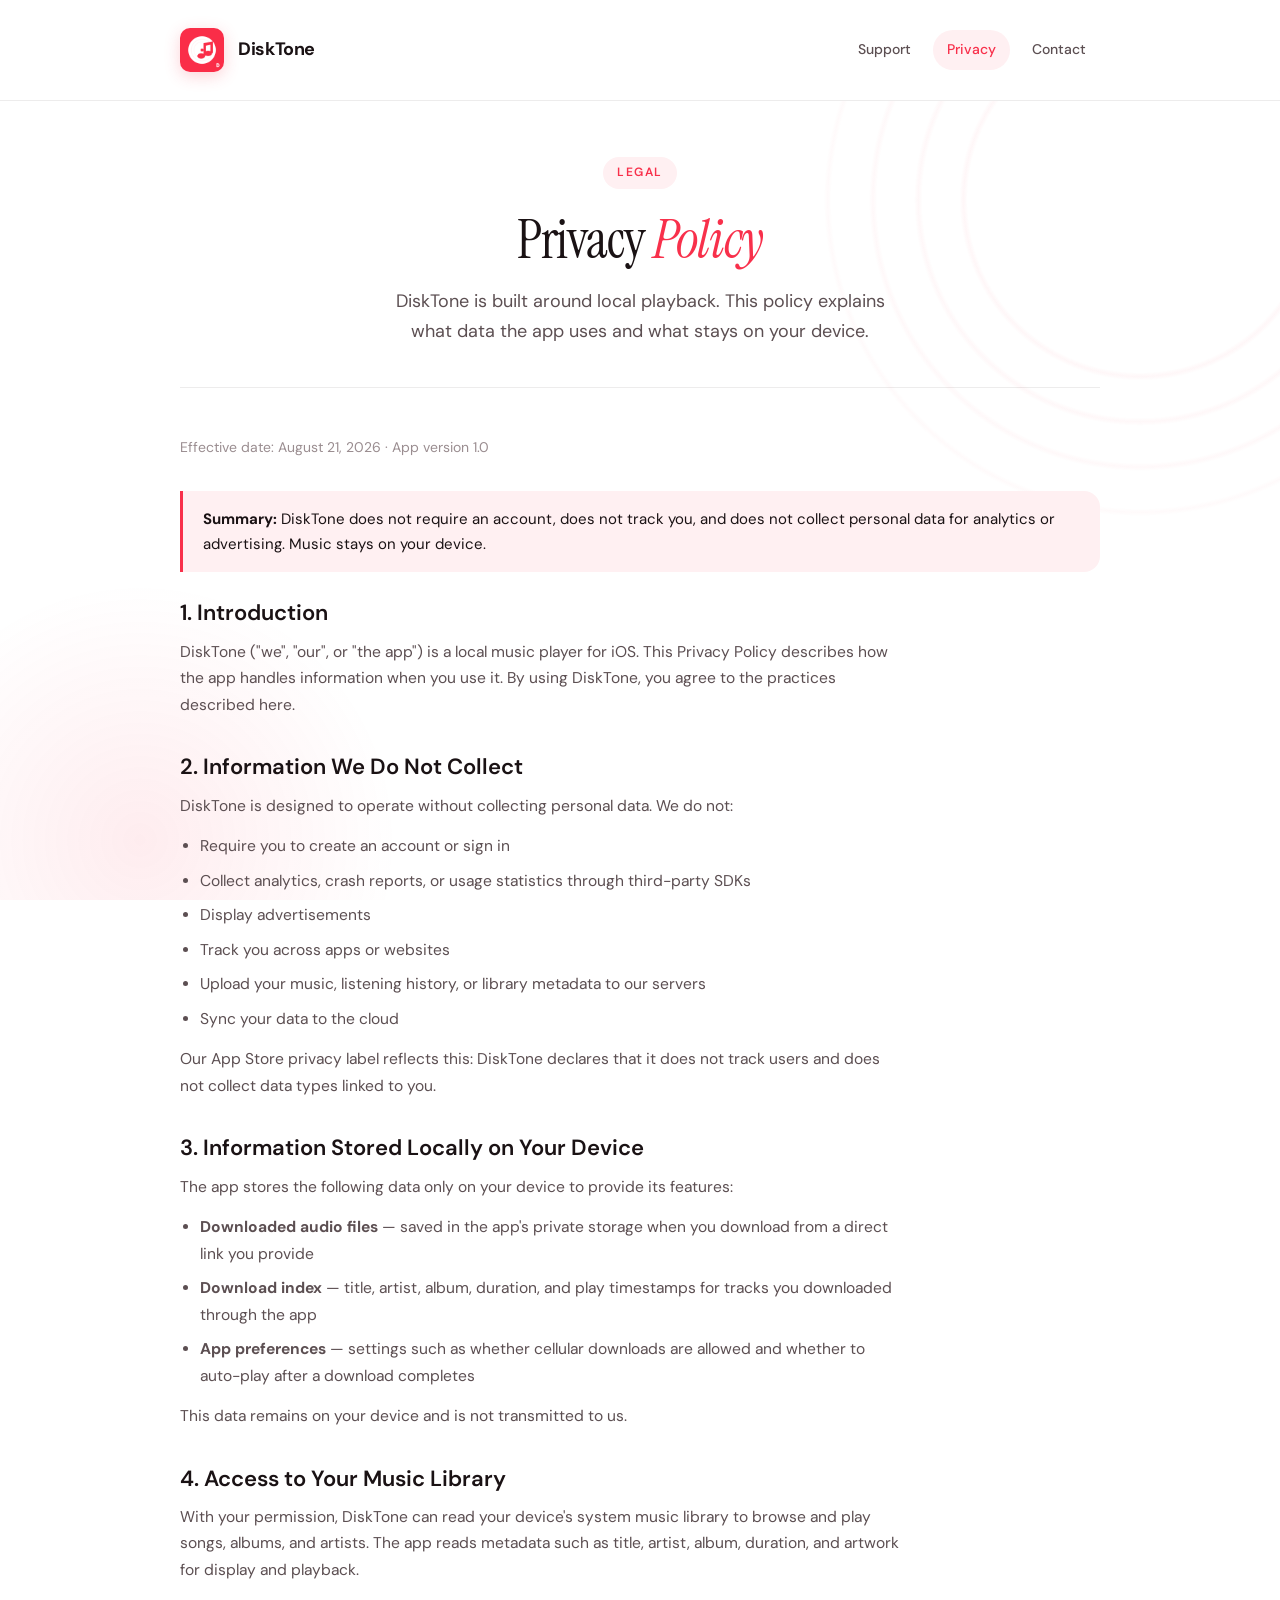
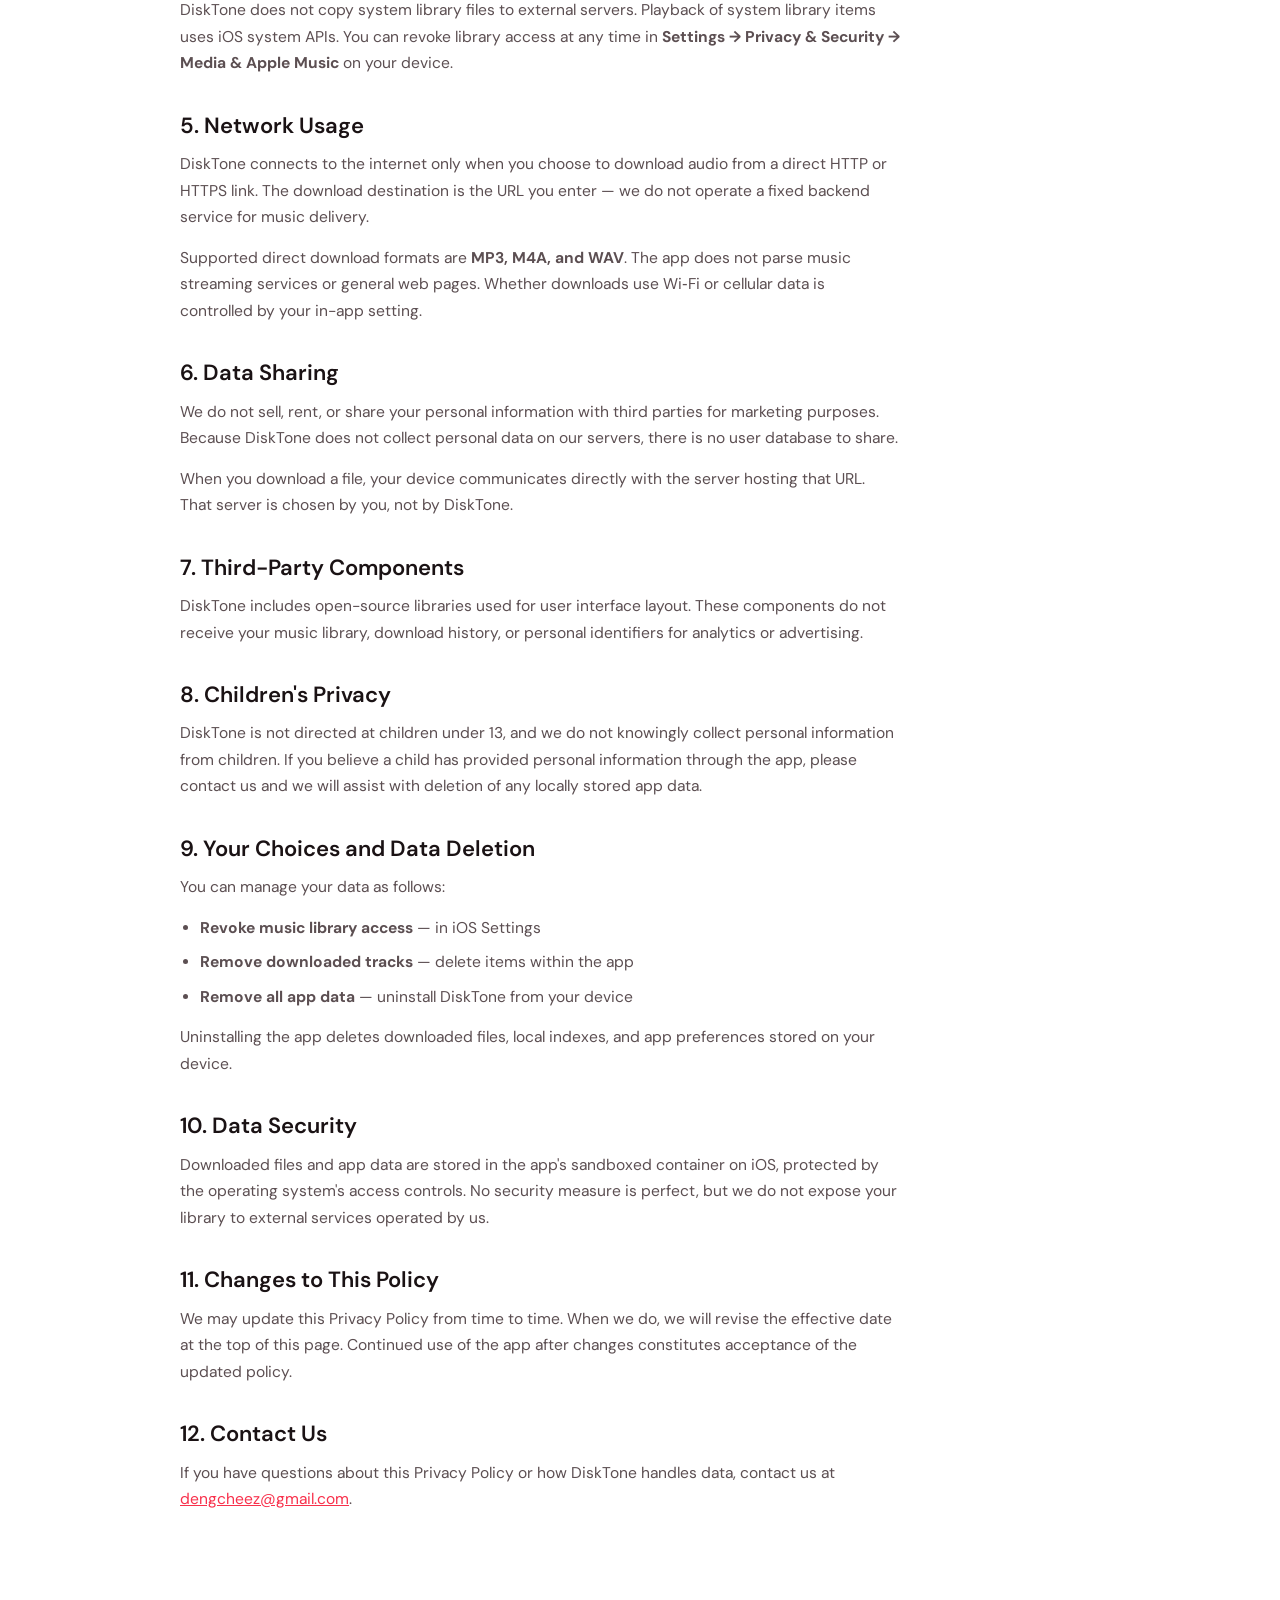
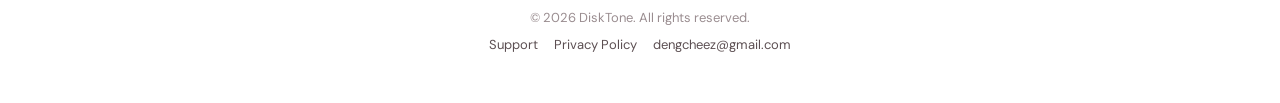
==== privacy.html @ f13162a5 "init" ====
<!DOCTYPE html>
<html lang="en">
<head>
  <meta charset="UTF-8">
  <meta name="viewport" content="width=device-width, initial-scale=1.0">
  <meta name="description" content="DiskTone Privacy Policy — how we handle your data on iOS.">
  <title>DiskTone — Privacy Policy</title>
  <link rel="icon" type="image/png" href="assets/app-icon.png">
  <link rel="preconnect" href="https://fonts.googleapis.com">
  <link rel="preconnect" href="https://fonts.gstatic.com" crossorigin>
  <link href="https://fonts.googleapis.com/css2?family=DM+Sans:ital,opsz,wght@0,9..40,400;0,9..40,500;0,9..40,600;0,9..40,700;1,9..40,400&family=Instrument+Serif:ital@0;1&display=swap" rel="stylesheet">
  <link rel="stylesheet" href="assets/styles.css">
</head>
<body>
  <div class="bg-rings" aria-hidden="true"></div>

  <header>
    <div class="wrap header-inner">
      <a class="brand" href="index.html">
        <img src="assets/app-icon.png" alt="DiskTone app icon" width="44" height="44">
        <span class="brand-name">DiskTone</span>
      </a>
      <nav aria-label="Site navigation">
        <a href="index.html">Support</a>
        <a href="privacy.html" aria-current="page">Privacy</a>
        <a href="mailto:dengcheez@gmail.com">Contact</a>
      </nav>
    </div>
  </header>

  <main>
    <div class="wrap">
      <section class="hero hero-compact" aria-labelledby="privacy-title">
        <p class="hero-eyebrow">Legal</p>
        <h1 id="privacy-title">Privacy <em>Policy</em></h1>
        <p class="hero-lead">
          DiskTone is built around local playback. This policy explains what data the app uses and what stays on your device.
        </p>
      </section>

      <section aria-labelledby="policy-body">
        <p class="policy-meta">Effective date: August 21, 2026 · App version 1.0</p>

        <div class="policy-highlight">
          <p><strong>Summary:</strong> DiskTone does not require an account, does not track you, and does not collect personal data for analytics or advertising. Music stays on your device.</p>
        </div>

        <div class="policy-content" id="policy-body">
          <h2>1. Introduction</h2>
          <p>
            DiskTone ("we", "our", or "the app") is a local music player for iOS. This Privacy Policy describes how the app handles information when you use it. By using DiskTone, you agree to the practices described here.
          </p>

          <h2>2. Information We Do Not Collect</h2>
          <p>DiskTone is designed to operate without collecting personal data. We do not:</p>
          <ul>
            <li>Require you to create an account or sign in</li>
            <li>Collect analytics, crash reports, or usage statistics through third-party SDKs</li>
            <li>Display advertisements</li>
            <li>Track you across apps or websites</li>
            <li>Upload your music, listening history, or library metadata to our servers</li>
            <li>Sync your data to the cloud</li>
          </ul>
          <p>
            Our App Store privacy label reflects this: DiskTone declares that it does not track users and does not collect data types linked to you.
          </p>

          <h2>3. Information Stored Locally on Your Device</h2>
          <p>The app stores the following data only on your device to provide its features:</p>
          <ul>
            <li><strong>Downloaded audio files</strong> — saved in the app's private storage when you download from a direct link you provide</li>
            <li><strong>Download index</strong> — title, artist, album, duration, and play timestamps for tracks you downloaded through the app</li>
            <li><strong>App preferences</strong> — settings such as whether cellular downloads are allowed and whether to auto-play after a download completes</li>
          </ul>
          <p>This data remains on your device and is not transmitted to us.</p>

          <h2>4. Access to Your Music Library</h2>
          <p>
            With your permission, DiskTone can read your device's system music library to browse and play songs, albums, and artists. The app reads metadata such as title, artist, album, duration, and artwork for display and playback.
          </p>
          <p>
            DiskTone does not copy system library files to external servers. Playback of system library items uses iOS system APIs. You can revoke library access at any time in <strong>Settings → Privacy &amp; Security → Media &amp; Apple Music</strong> on your device.
          </p>

          <h2>5. Network Usage</h2>
          <p>
            DiskTone connects to the internet only when you choose to download audio from a direct HTTP or HTTPS link. The download destination is the URL you enter — we do not operate a fixed backend service for music delivery.
          </p>
          <p>
            Supported direct download formats are <strong>MP3, M4A, and WAV</strong>. The app does not parse music streaming services or general web pages. Whether downloads use Wi‑Fi or cellular data is controlled by your in-app setting.
          </p>

          <h2>6. Data Sharing</h2>
          <p>
            We do not sell, rent, or share your personal information with third parties for marketing purposes. Because DiskTone does not collect personal data on our servers, there is no user database to share.
          </p>
          <p>
            When you download a file, your device communicates directly with the server hosting that URL. That server is chosen by you, not by DiskTone.
          </p>

          <h2>7. Third-Party Components</h2>
          <p>
            DiskTone includes open-source libraries used for user interface layout. These components do not receive your music library, download history, or personal identifiers for analytics or advertising.
          </p>

          <h2>8. Children's Privacy</h2>
          <p>
            DiskTone is not directed at children under 13, and we do not knowingly collect personal information from children. If you believe a child has provided personal information through the app, please contact us and we will assist with deletion of any locally stored app data.
          </p>

          <h2>9. Your Choices and Data Deletion</h2>
          <p>You can manage your data as follows:</p>
          <ul>
            <li><strong>Revoke music library access</strong> — in iOS Settings</li>
            <li><strong>Remove downloaded tracks</strong> — delete items within the app</li>
            <li><strong>Remove all app data</strong> — uninstall DiskTone from your device</li>
          </ul>
          <p>
            Uninstalling the app deletes downloaded files, local indexes, and app preferences stored on your device.
          </p>

          <h2>10. Data Security</h2>
          <p>
            Downloaded files and app data are stored in the app's sandboxed container on iOS, protected by the operating system's access controls. No security measure is perfect, but we do not expose your library to external services operated by us.
          </p>

          <h2>11. Changes to This Policy</h2>
          <p>
            We may update this Privacy Policy from time to time. When we do, we will revise the effective date at the top of this page. Continued use of the app after changes constitutes acceptance of the updated policy.
          </p>

          <h2>12. Contact Us</h2>
          <p>
            If you have questions about this Privacy Policy or how DiskTone handles data, contact us at
            <a href="mailto:dengcheez@gmail.com">dengcheez@gmail.com</a>.
          </p>
        </div>
      </section>
    </div>
  </main>

  <footer>
    <div class="wrap">
      <p>&copy; 2026 DiskTone. All rights reserved.</p>
      <div class="footer-links">
        <a href="index.html">Support</a>
        <a href="privacy.html">Privacy Policy</a>
        <a href="mailto:dengcheez@gmail.com">dengcheez@gmail.com</a>
      </div>
    </div>
  </footer>
</body>
</html>
---- assets/styles.css ----
:root {
  --brand: #f8304b;
  --brand-dark: #d41e38;
  --brand-soft: #fff0f2;
  --brand-glow: rgba(248, 48, 75, 0.18);
  --ink: #1a1214;
  --ink-muted: #5c4f52;
  --ink-faint: #9a8d90;
  --surface: #ffffff;
  --surface-raised: #faf8f8;
  --border: rgba(26, 18, 20, 0.08);
  --radius: 16px;
  --radius-lg: 24px;
  --font-sans: "DM Sans", system-ui, sans-serif;
  --font-display: "Instrument Serif", Georgia, serif;
}

*, *::before, *::after {
  box-sizing: border-box;
  margin: 0;
  padding: 0;
}

html {
  scroll-behavior: smooth;
}

body {
  font-family: var(--font-sans);
  font-size: 16px;
  line-height: 1.65;
  color: var(--ink);
  background: var(--surface);
  -webkit-font-smoothing: antialiased;
}

.bg-rings {
  position: fixed;
  inset: 0;
  z-index: -1;
  overflow: hidden;
  pointer-events: none;
}

.bg-rings::before {
  content: "";
  position: absolute;
  top: -120px;
  right: -180px;
  width: 640px;
  height: 640px;
  border-radius: 50%;
  background:
    radial-gradient(circle at center, transparent 38%, rgba(248, 48, 75, 0.04) 39%, transparent 40%),
    radial-gradient(circle at center, transparent 48%, rgba(248, 48, 75, 0.035) 49%, transparent 50%),
    radial-gradient(circle at center, transparent 58%, rgba(248, 48, 75, 0.03) 59%, transparent 60%),
    radial-gradient(circle at center, transparent 68%, rgba(248, 48, 75, 0.025) 69%, transparent 70%),
    radial-gradient(circle at center, transparent 78%, rgba(248, 48, 75, 0.02) 79%, transparent 80%);
  opacity: 0.9;
}

.bg-rings::after {
  content: "";
  position: absolute;
  bottom: -200px;
  left: -120px;
  width: 520px;
  height: 520px;
  border-radius: 50%;
  background: radial-gradient(circle, var(--brand-glow) 0%, transparent 70%);
  opacity: 0.5;
}

.wrap {
  width: min(920px, calc(100% - 48px));
  margin-inline: auto;
}

header {
  padding: 28px 0;
  border-bottom: 1px solid var(--border);
  backdrop-filter: blur(12px);
  background: rgba(255, 255, 255, 0.82);
  position: sticky;
  top: 0;
  z-index: 10;
}

.header-inner {
  display: flex;
  align-items: center;
  justify-content: space-between;
  gap: 16px;
}

.brand {
  display: flex;
  align-items: center;
  gap: 14px;
  text-decoration: none;
  color: inherit;
}

.brand img {
  width: 44px;
  height: 44px;
  border-radius: 10px;
  box-shadow: 0 4px 16px rgba(248, 48, 75, 0.22);
}

.brand-name {
  font-weight: 700;
  font-size: 1.125rem;
  letter-spacing: -0.02em;
}

nav {
  display: flex;
  gap: 8px;
  flex-wrap: wrap;
  justify-content: flex-end;
}

nav a {
  font-size: 0.875rem;
  font-weight: 500;
  color: var(--ink-muted);
  text-decoration: none;
  padding: 8px 14px;
  border-radius: 999px;
  transition: color 0.2s, background 0.2s;
}

nav a:hover,
nav a[aria-current="page"] {
  color: var(--brand);
  background: var(--brand-soft);
}

.hero {
  padding: 72px 0 56px;
  text-align: center;
}

.hero-compact {
  padding: 56px 0 40px;
}

.hero-icon {
  width: 96px;
  height: 96px;
  border-radius: 22px;
  margin-bottom: 28px;
  box-shadow:
    0 8px 32px rgba(248, 48, 75, 0.28),
    0 0 0 1px rgba(248, 48, 75, 0.08);
  animation: fadeUp 0.7s ease both;
}

.hero-eyebrow {
  display: inline-block;
  font-size: 0.75rem;
  font-weight: 600;
  letter-spacing: 0.12em;
  text-transform: uppercase;
  color: var(--brand);
  background: var(--brand-soft);
  padding: 6px 14px;
  border-radius: 999px;
  margin-bottom: 20px;
  animation: fadeUp 0.7s 0.05s ease both;
}

.hero h1 {
  font-family: var(--font-display);
  font-size: clamp(2.4rem, 6vw, 3.4rem);
  font-weight: 400;
  line-height: 1.15;
  letter-spacing: -0.02em;
  margin-bottom: 16px;
  animation: fadeUp 0.7s 0.1s ease both;
}

.hero h1 em {
  font-style: italic;
  color: var(--brand);
}

.hero-lead {
  font-size: 1.125rem;
  color: var(--ink-muted);
  max-width: 520px;
  margin-inline: auto;
  animation: fadeUp 0.7s 0.15s ease both;
}

@keyframes fadeUp {
  from {
    opacity: 0;
    transform: translateY(16px);
  }
  to {
    opacity: 1;
    transform: translateY(0);
  }
}

section {
  padding: 48px 0;
}

section + section {
  border-top: 1px solid var(--border);
}

.section-label {
  font-size: 0.75rem;
  font-weight: 600;
  letter-spacing: 0.1em;
  text-transform: uppercase;
  color: var(--brand);
  margin-bottom: 10px;
}

h2 {
  font-family: var(--font-display);
  font-size: clamp(1.75rem, 4vw, 2.25rem);
  font-weight: 400;
  line-height: 1.2;
  margin-bottom: 20px;
}

.section-intro {
  color: var(--ink-muted);
  max-width: 640px;
  margin-bottom: 32px;
}

.card-grid {
  display: grid;
  grid-template-columns: repeat(auto-fit, minmax(260px, 1fr));
  gap: 16px;
}

.card {
  background: var(--surface-raised);
  border: 1px solid var(--border);
  border-radius: var(--radius);
  padding: 24px;
  transition: border-color 0.2s, box-shadow 0.2s;
}

.card:hover {
  border-color: rgba(248, 48, 75, 0.2);
  box-shadow: 0 8px 24px rgba(248, 48, 75, 0.08);
}

.card-icon {
  width: 40px;
  height: 40px;
  border-radius: 10px;
  background: var(--brand-soft);
  display: flex;
  align-items: center;
  justify-content: center;
  font-size: 1.125rem;
  margin-bottom: 14px;
}

.card h3 {
  font-size: 1rem;
  font-weight: 600;
  margin-bottom: 8px;
}

.card p {
  font-size: 0.9375rem;
  color: var(--ink-muted);
  line-height: 1.6;
}

.faq-list {
  display: flex;
  flex-direction: column;
  gap: 12px;
}

details {
  background: var(--surface-raised);
  border: 1px solid var(--border);
  border-radius: var(--radius);
  overflow: hidden;
}

details[open] {
  border-color: rgba(248, 48, 75, 0.25);
}

summary {
  list-style: none;
  cursor: pointer;
  padding: 18px 22px;
  font-weight: 600;
  font-size: 0.975rem;
  display: flex;
  align-items: center;
  justify-content: space-between;
  gap: 12px;
  user-select: none;
}

summary::-webkit-details-marker {
  display: none;
}

summary::after {
  content: "+";
  font-size: 1.25rem;
  font-weight: 400;
  color: var(--brand);
  flex-shrink: 0;
  transition: transform 0.2s;
}

details[open] summary::after {
  transform: rotate(45deg);
}

.faq-answer {
  padding: 0 22px 18px;
  font-size: 0.9375rem;
  color: var(--ink-muted);
  line-height: 1.65;
}

.faq-answer a {
  color: var(--brand);
}

.contact-panel {
  background: linear-gradient(135deg, var(--brand) 0%, #ff4d6a 100%);
  border-radius: var(--radius-lg);
  padding: clamp(32px, 5vw, 48px);
  color: #fff;
  text-align: center;
  position: relative;
  overflow: hidden;
}

.contact-panel::before {
  content: "";
  position: absolute;
  inset: 0;
  background:
    radial-gradient(circle at 20% 80%, rgba(255,255,255,0.12) 0%, transparent 50%),
    radial-gradient(circle at 80% 20%, rgba(255,255,255,0.08) 0%, transparent 40%);
  pointer-events: none;
}

.contact-panel > * {
  position: relative;
}

.contact-panel h2 {
  color: #fff;
  margin-bottom: 12px;
}

.contact-panel p {
  opacity: 0.9;
  max-width: 480px;
  margin: 0 auto 28px;
  font-size: 1rem;
}

.contact-email {
  display: inline-flex;
  align-items: center;
  gap: 10px;
  background: #fff;
  color: var(--brand);
  font-weight: 600;
  font-size: 1.0625rem;
  text-decoration: none;
  padding: 14px 28px;
  border-radius: 999px;
  transition: transform 0.2s, box-shadow 0.2s;
  box-shadow: 0 4px 20px rgba(0, 0, 0, 0.15);
}

.contact-email:hover {
  transform: translateY(-2px);
  box-shadow: 0 8px 28px rgba(0, 0, 0, 0.2);
}

.contact-note {
  margin-top: 20px;
  font-size: 0.8125rem;
  opacity: 0.75;
}

.policy-meta {
  font-size: 0.875rem;
  color: var(--ink-faint);
  margin-bottom: 32px;
}

.policy-content {
  max-width: 720px;
}

.policy-content h2 {
  font-size: 1.375rem;
  font-family: var(--font-sans);
  font-weight: 600;
  margin-top: 36px;
  margin-bottom: 12px;
}

.policy-content h2:first-child {
  margin-top: 0;
}

.policy-content p,
.policy-content li {
  color: var(--ink-muted);
  font-size: 0.975rem;
  line-height: 1.7;
}

.policy-content p {
  margin-bottom: 14px;
}

.policy-content ul {
  margin: 0 0 14px 1.25rem;
}

.policy-content li {
  margin-bottom: 8px;
}

.policy-content a {
  color: var(--brand);
}

.policy-highlight {
  background: var(--brand-soft);
  border-left: 3px solid var(--brand);
  border-radius: 0 var(--radius) var(--radius) 0;
  padding: 16px 20px;
  margin-bottom: 28px;
}

.policy-highlight p {
  color: var(--ink);
  margin: 0;
  font-size: 0.9375rem;
}

footer {
  padding: 32px 0 48px;
  text-align: center;
  color: var(--ink-faint);
  font-size: 0.8125rem;
}

footer a {
  color: var(--ink-muted);
  text-decoration: none;
}

footer a:hover {
  color: var(--brand);
}

.footer-links {
  display: flex;
  gap: 16px;
  justify-content: center;
  flex-wrap: wrap;
  margin-top: 6px;
}

@media (max-width: 600px) {
  nav {
    display: none;
  }

  .hero {
    padding: 48px 0 40px;
  }

  section {
    padding: 36px 0;
  }
}
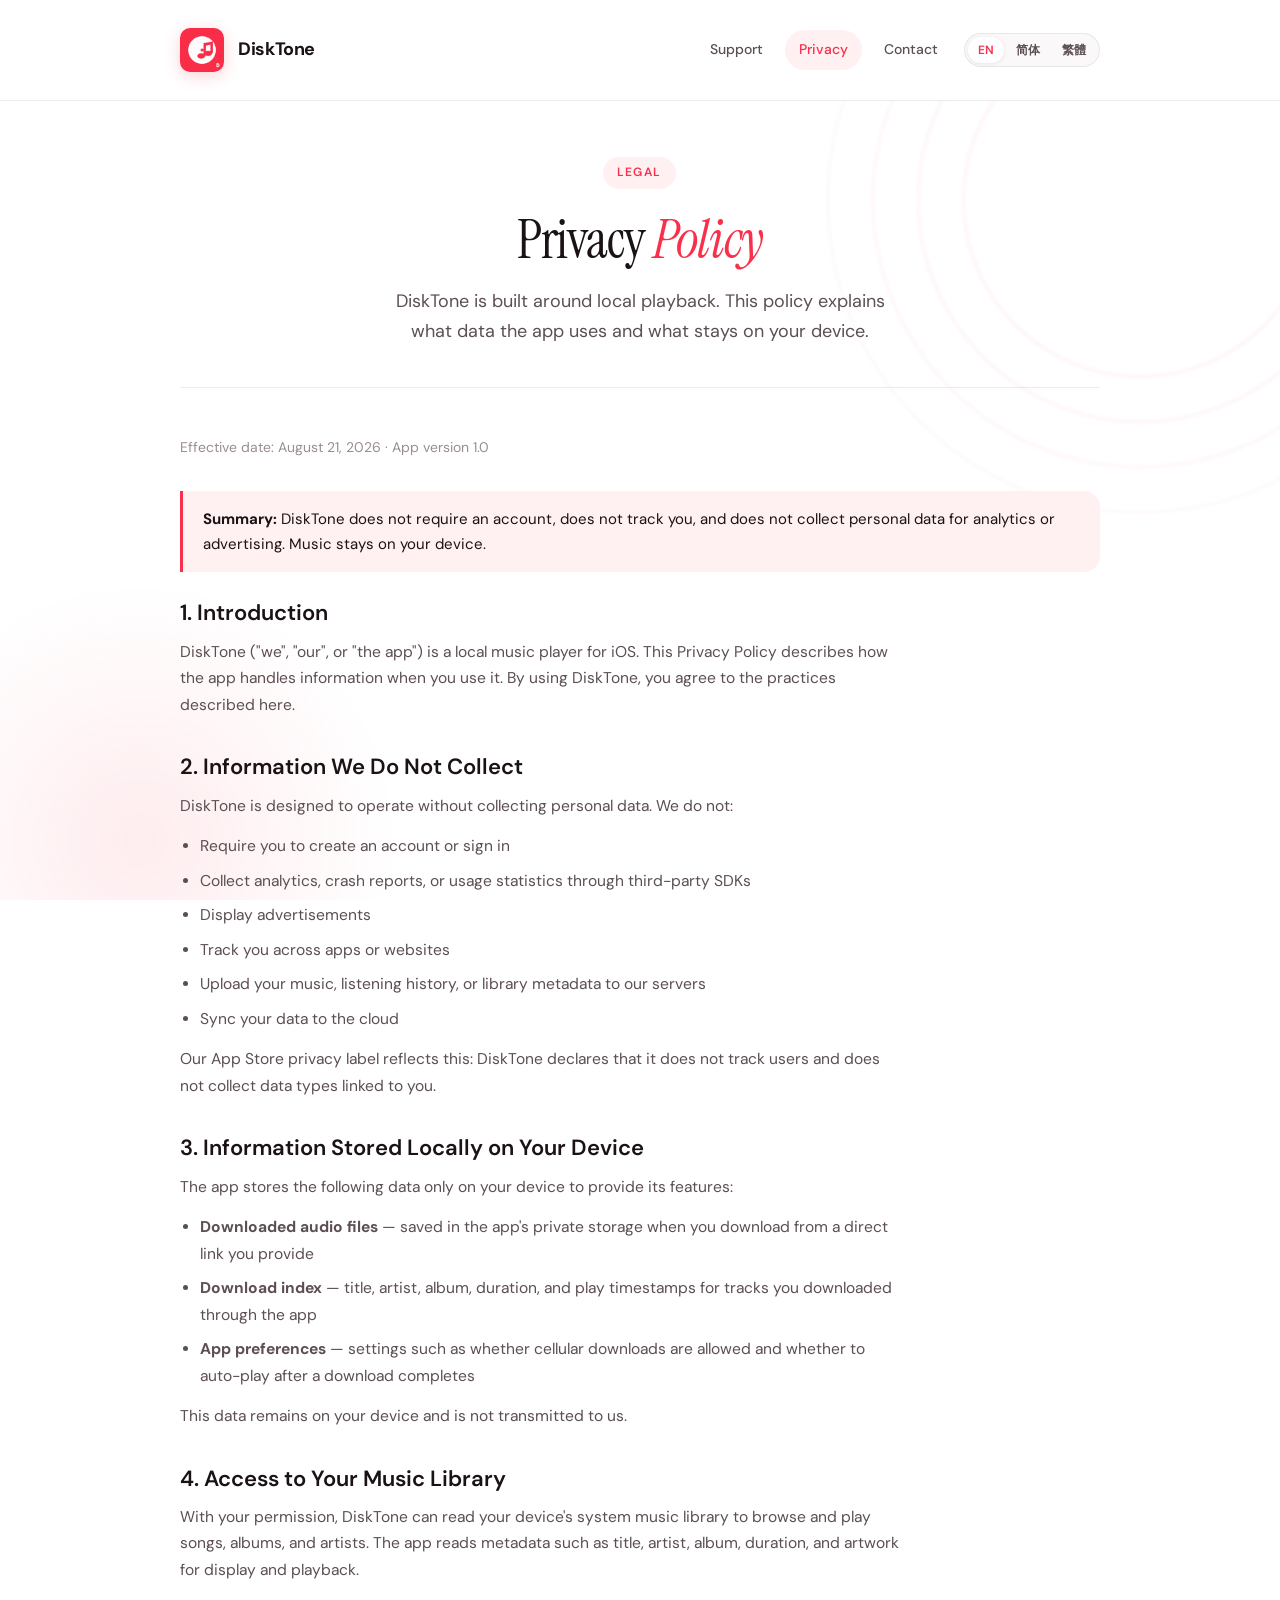
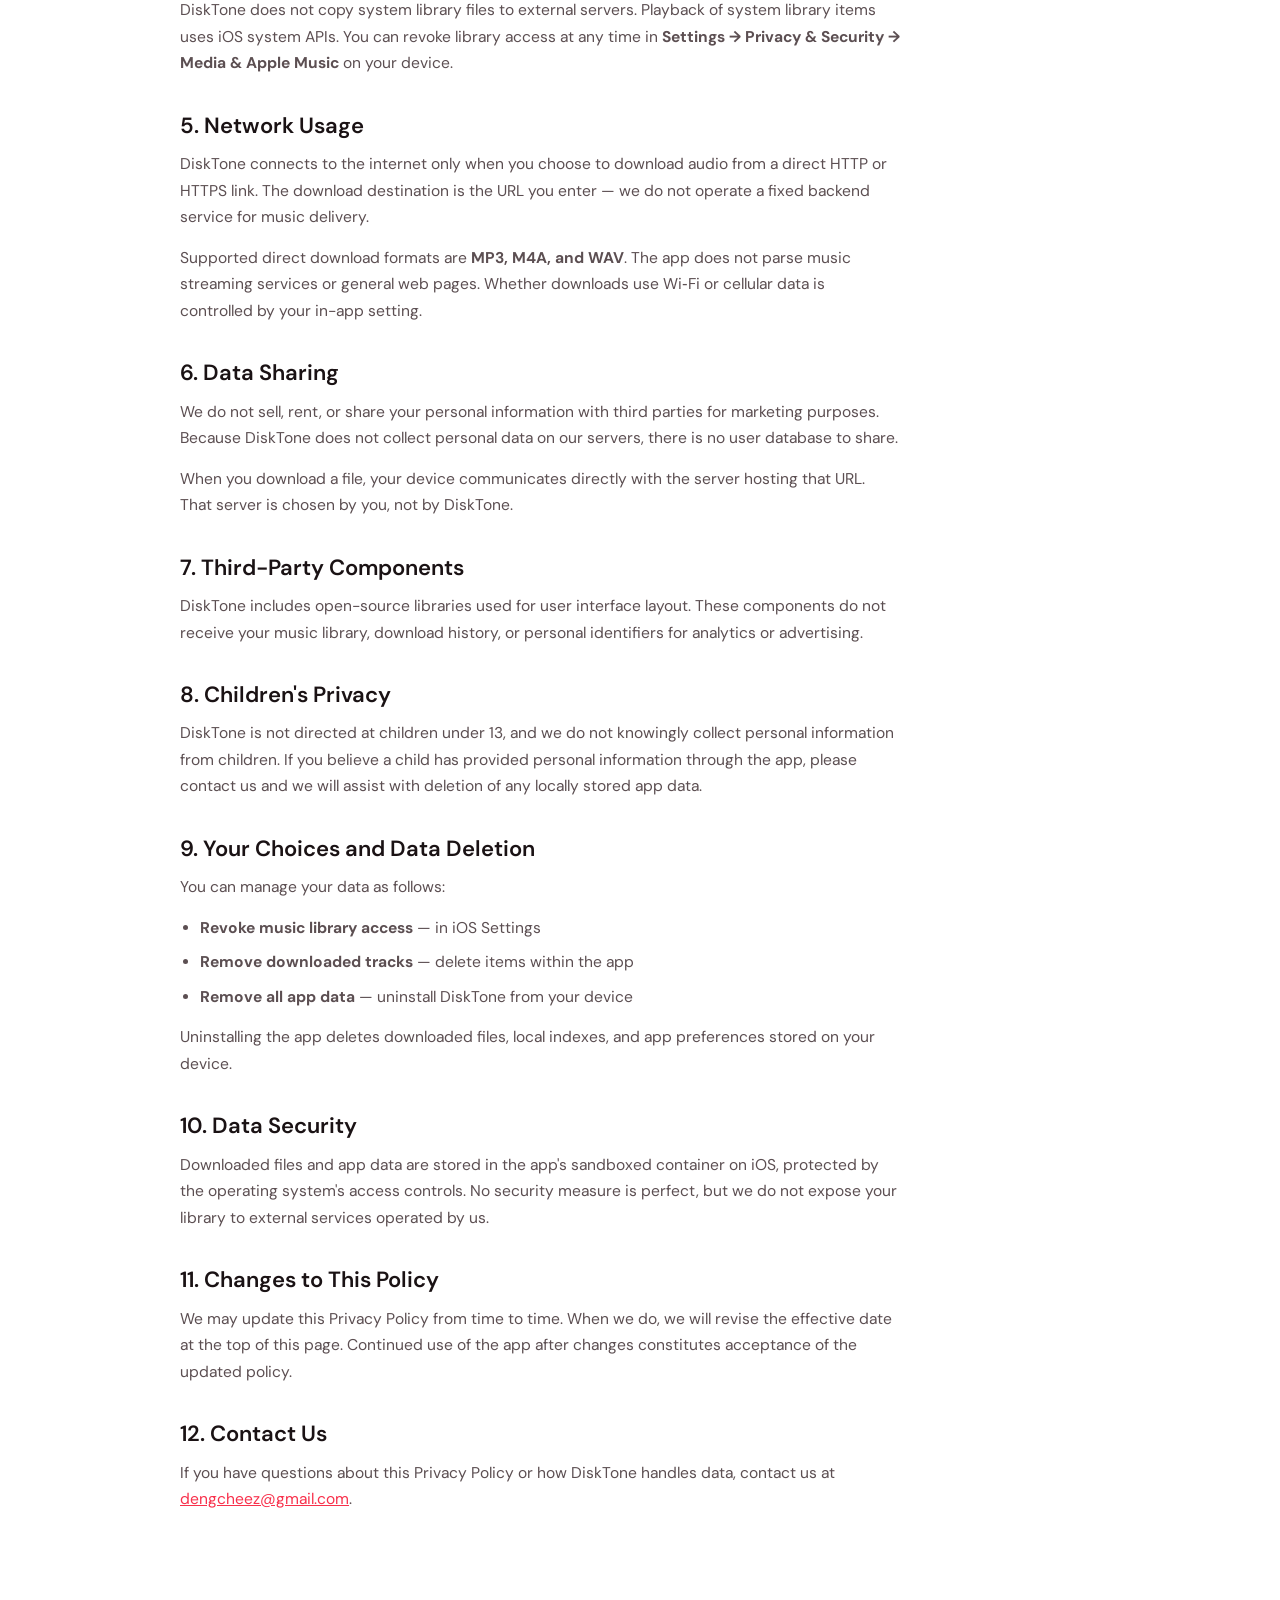
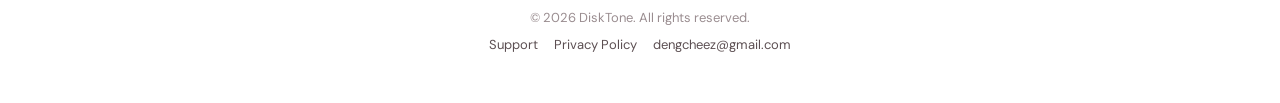
==== commit 43816ed5: "多语言" ====
--- a/privacy.html
+++ b/privacy.html
@@ -11,126 +11,133 @@
   <link href="https://fonts.googleapis.com/css2?family=DM+Sans:ital,opsz,wght@0,9..40,400;0,9..40,500;0,9..40,600;0,9..40,700;1,9..40,400&family=Instrument+Serif:ital@0;1&display=swap" rel="stylesheet">
   <link rel="stylesheet" href="assets/styles.css">
 </head>
-<body>
+<body data-page="privacy">
   <div class="bg-rings" aria-hidden="true"></div>
 
   <header>
     <div class="wrap header-inner">
       <a class="brand" href="index.html">
-        <img src="assets/app-icon.png" alt="DiskTone app icon" width="44" height="44">
+        <img src="assets/app-icon.png" alt="DiskTone app icon" width="44" height="44" data-i18n-alt="brand.alt">
         <span class="brand-name">DiskTone</span>
       </a>
-      <nav aria-label="Site navigation">
-        <a href="index.html">Support</a>
-        <a href="privacy.html" aria-current="page">Privacy</a>
-        <a href="mailto:dengcheez@gmail.com">Contact</a>
-      </nav>
+      <div class="header-actions">
+        <nav aria-label="Site navigation" data-i18n-aria="nav.aria">
+          <a href="index.html" data-i18n="nav.support">Support</a>
+          <a href="privacy.html" aria-current="page" data-i18n="nav.privacy">Privacy</a>
+          <a href="mailto:dengcheez@gmail.com" data-i18n="nav.contact">Contact</a>
+        </nav>
+        <div class="lang-switch" role="group" data-i18n-aria="lang.aria">
+          <button type="button" data-lang="en" aria-pressed="true">EN</button>
+          <button type="button" data-lang="zh-Hans" aria-pressed="false">简体</button>
+          <button type="button" data-lang="zh-Hant" aria-pressed="false">繁體</button>
+        </div>
+      </div>
     </div>
   </header>
 
   <main>
     <div class="wrap">
       <section class="hero hero-compact" aria-labelledby="privacy-title">
-        <p class="hero-eyebrow">Legal</p>
-        <h1 id="privacy-title">Privacy <em>Policy</em></h1>
-        <p class="hero-lead">
+        <p class="hero-eyebrow" data-i18n="hero.eyebrow.privacy">Legal</p>
+        <h1 id="privacy-title" data-i18n-html="hero.title.privacy">Privacy <em>Policy</em></h1>
+        <p class="hero-lead" data-i18n="hero.lead.privacy">
           DiskTone is built around local playback. This policy explains what data the app uses and what stays on your device.
         </p>
       </section>
 
       <section aria-labelledby="policy-body">
-        <p class="policy-meta">Effective date: August 21, 2026 · App version 1.0</p>
+        <p class="policy-meta" data-i18n="privacy.meta">Effective date: August 21, 2026 · App version 1.0</p>
 
         <div class="policy-highlight">
-          <p><strong>Summary:</strong> DiskTone does not require an account, does not track you, and does not collect personal data for analytics or advertising. Music stays on your device.</p>
+          <p data-i18n-html="privacy.summary"><strong>Summary:</strong> DiskTone does not require an account, does not track you, and does not collect personal data for analytics or advertising. Music stays on your device.</p>
         </div>
 
         <div class="policy-content" id="policy-body">
-          <h2>1. Introduction</h2>
-          <p>
+          <h2 data-i18n="privacy.s1.title">1. Introduction</h2>
+          <p data-i18n="privacy.s1.p1">
             DiskTone ("we", "our", or "the app") is a local music player for iOS. This Privacy Policy describes how the app handles information when you use it. By using DiskTone, you agree to the practices described here.
           </p>
 
-          <h2>2. Information We Do Not Collect</h2>
-          <p>DiskTone is designed to operate without collecting personal data. We do not:</p>
+          <h2 data-i18n="privacy.s2.title">2. Information We Do Not Collect</h2>
+          <p data-i18n="privacy.s2.p1">DiskTone is designed to operate without collecting personal data. We do not:</p>
           <ul>
-            <li>Require you to create an account or sign in</li>
-            <li>Collect analytics, crash reports, or usage statistics through third-party SDKs</li>
-            <li>Display advertisements</li>
-            <li>Track you across apps or websites</li>
-            <li>Upload your music, listening history, or library metadata to our servers</li>
-            <li>Sync your data to the cloud</li>
+            <li data-i18n="privacy.s2.l1">Require you to create an account or sign in</li>
+            <li data-i18n="privacy.s2.l2">Collect analytics, crash reports, or usage statistics through third-party SDKs</li>
+            <li data-i18n="privacy.s2.l3">Display advertisements</li>
+            <li data-i18n="privacy.s2.l4">Track you across apps or websites</li>
+            <li data-i18n="privacy.s2.l5">Upload your music, listening history, or library metadata to our servers</li>
+            <li data-i18n="privacy.s2.l6">Sync your data to the cloud</li>
           </ul>
-          <p>
+          <p data-i18n="privacy.s2.p2">
             Our App Store privacy label reflects this: DiskTone declares that it does not track users and does not collect data types linked to you.
           </p>
 
-          <h2>3. Information Stored Locally on Your Device</h2>
-          <p>The app stores the following data only on your device to provide its features:</p>
+          <h2 data-i18n="privacy.s3.title">3. Information Stored Locally on Your Device</h2>
+          <p data-i18n="privacy.s3.p1">The app stores the following data only on your device to provide its features:</p>
           <ul>
-            <li><strong>Downloaded audio files</strong> — saved in the app's private storage when you download from a direct link you provide</li>
-            <li><strong>Download index</strong> — title, artist, album, duration, and play timestamps for tracks you downloaded through the app</li>
-            <li><strong>App preferences</strong> — settings such as whether cellular downloads are allowed and whether to auto-play after a download completes</li>
+            <li data-i18n-html="privacy.s3.l1"><strong>Downloaded audio files</strong> — saved in the app's private storage when you download from a direct link you provide</li>
+            <li data-i18n-html="privacy.s3.l2"><strong>Download index</strong> — title, artist, album, duration, and play timestamps for tracks you downloaded through the app</li>
+            <li data-i18n-html="privacy.s3.l3"><strong>App preferences</strong> — settings such as whether cellular downloads are allowed and whether to auto-play after a download completes</li>
           </ul>
-          <p>This data remains on your device and is not transmitted to us.</p>
+          <p data-i18n="privacy.s3.p2">This data remains on your device and is not transmitted to us.</p>
 
-          <h2>4. Access to Your Music Library</h2>
-          <p>
+          <h2 data-i18n="privacy.s4.title">4. Access to Your Music Library</h2>
+          <p data-i18n="privacy.s4.p1">
             With your permission, DiskTone can read your device's system music library to browse and play songs, albums, and artists. The app reads metadata such as title, artist, album, duration, and artwork for display and playback.
           </p>
-          <p>
+          <p data-i18n-html="privacy.s4.p2">
             DiskTone does not copy system library files to external servers. Playback of system library items uses iOS system APIs. You can revoke library access at any time in <strong>Settings → Privacy &amp; Security → Media &amp; Apple Music</strong> on your device.
           </p>
 
-          <h2>5. Network Usage</h2>
-          <p>
+          <h2 data-i18n="privacy.s5.title">5. Network Usage</h2>
+          <p data-i18n="privacy.s5.p1">
             DiskTone connects to the internet only when you choose to download audio from a direct HTTP or HTTPS link. The download destination is the URL you enter — we do not operate a fixed backend service for music delivery.
           </p>
-          <p>
+          <p data-i18n-html="privacy.s5.p2">
             Supported direct download formats are <strong>MP3, M4A, and WAV</strong>. The app does not parse music streaming services or general web pages. Whether downloads use Wi‑Fi or cellular data is controlled by your in-app setting.
           </p>
 
-          <h2>6. Data Sharing</h2>
-          <p>
+          <h2 data-i18n="privacy.s6.title">6. Data Sharing</h2>
+          <p data-i18n="privacy.s6.p1">
             We do not sell, rent, or share your personal information with third parties for marketing purposes. Because DiskTone does not collect personal data on our servers, there is no user database to share.
           </p>
-          <p>
+          <p data-i18n="privacy.s6.p2">
             When you download a file, your device communicates directly with the server hosting that URL. That server is chosen by you, not by DiskTone.
           </p>
 
-          <h2>7. Third-Party Components</h2>
-          <p>
+          <h2 data-i18n="privacy.s7.title">7. Third-Party Components</h2>
+          <p data-i18n="privacy.s7.p1">
             DiskTone includes open-source libraries used for user interface layout. These components do not receive your music library, download history, or personal identifiers for analytics or advertising.
           </p>
 
-          <h2>8. Children's Privacy</h2>
-          <p>
+          <h2 data-i18n="privacy.s8.title">8. Children's Privacy</h2>
+          <p data-i18n="privacy.s8.p1">
             DiskTone is not directed at children under 13, and we do not knowingly collect personal information from children. If you believe a child has provided personal information through the app, please contact us and we will assist with deletion of any locally stored app data.
           </p>
 
-          <h2>9. Your Choices and Data Deletion</h2>
-          <p>You can manage your data as follows:</p>
+          <h2 data-i18n="privacy.s9.title">9. Your Choices and Data Deletion</h2>
+          <p data-i18n="privacy.s9.p1">You can manage your data as follows:</p>
           <ul>
-            <li><strong>Revoke music library access</strong> — in iOS Settings</li>
-            <li><strong>Remove downloaded tracks</strong> — delete items within the app</li>
-            <li><strong>Remove all app data</strong> — uninstall DiskTone from your device</li>
+            <li data-i18n-html="privacy.s9.l1"><strong>Revoke music library access</strong> — in iOS Settings</li>
+            <li data-i18n-html="privacy.s9.l2"><strong>Remove downloaded tracks</strong> — delete items within the app</li>
+            <li data-i18n-html="privacy.s9.l3"><strong>Remove all app data</strong> — uninstall DiskTone from your device</li>
           </ul>
-          <p>
+          <p data-i18n="privacy.s9.p2">
             Uninstalling the app deletes downloaded files, local indexes, and app preferences stored on your device.
           </p>
 
-          <h2>10. Data Security</h2>
-          <p>
+          <h2 data-i18n="privacy.s10.title">10. Data Security</h2>
+          <p data-i18n="privacy.s10.p1">
             Downloaded files and app data are stored in the app's sandboxed container on iOS, protected by the operating system's access controls. No security measure is perfect, but we do not expose your library to external services operated by us.
           </p>
 
-          <h2>11. Changes to This Policy</h2>
-          <p>
+          <h2 data-i18n="privacy.s11.title">11. Changes to This Policy</h2>
+          <p data-i18n="privacy.s11.p1">
             We may update this Privacy Policy from time to time. When we do, we will revise the effective date at the top of this page. Continued use of the app after changes constitutes acceptance of the updated policy.
           </p>
 
-          <h2>12. Contact Us</h2>
-          <p>
+          <h2 data-i18n="privacy.s12.title">12. Contact Us</h2>
+          <p data-i18n-html="privacy.s12.p1">
             If you have questions about this Privacy Policy or how DiskTone handles data, contact us at
             <a href="mailto:dengcheez@gmail.com">dengcheez@gmail.com</a>.
           </p>
@@ -141,13 +148,15 @@
 
   <footer>
     <div class="wrap">
-      <p>&copy; 2026 DiskTone. All rights reserved.</p>
+      <p data-i18n="footer.copyright">&copy; 2026 DiskTone. All rights reserved.</p>
       <div class="footer-links">
-        <a href="index.html">Support</a>
-        <a href="privacy.html">Privacy Policy</a>
+        <a href="index.html" data-i18n="nav.support">Support</a>
+        <a href="privacy.html" data-i18n="footer.privacy">Privacy Policy</a>
         <a href="mailto:dengcheez@gmail.com">dengcheez@gmail.com</a>
       </div>
     </div>
   </footer>
+
+  <script src="assets/i18n.js"></script>
 </body>
 </html>
--- a/assets/styles.css
+++ b/assets/styles.css
@@ -93,6 +93,60 @@
   gap: 16px;
 }
 
+.header-actions {
+  display: flex;
+  align-items: center;
+  gap: 12px;
+}
+
+.lang-switch {
+  display: inline-flex;
+  align-items: center;
+  gap: 2px;
+  padding: 3px;
+  border-radius: 999px;
+  background: var(--surface-raised);
+  border: 1px solid var(--border);
+}
+
+.lang-switch button {
+  appearance: none;
+  border: none;
+  background: transparent;
+  color: var(--ink-muted);
+  font-family: var(--font-sans);
+  font-size: 0.75rem;
+  font-weight: 600;
+  line-height: 1;
+  padding: 7px 10px;
+  border-radius: 999px;
+  cursor: pointer;
+  transition: color 0.2s, background 0.2s;
+}
+
+.lang-switch button:hover {
+  color: var(--brand);
+}
+
+.lang-switch button.is-active {
+  background: #fff;
+  color: var(--brand);
+  box-shadow: 0 1px 4px rgba(26, 18, 20, 0.08);
+}
+
+html[lang="zh-Hans"] body,
+html[lang="zh-Hant"] body {
+  font-family: var(--font-sans), "PingFang SC", "Microsoft YaHei", sans-serif;
+}
+
+html[lang="zh-Hans"] .hero h1,
+html[lang="zh-Hant"] .hero h1,
+html[lang="zh-Hans"] h2,
+html[lang="zh-Hant"] h2 {
+  font-family: var(--font-sans), "PingFang SC", "Microsoft YaHei", sans-serif;
+  font-weight: 600;
+}
+
 .brand {
   display: flex;
   align-items: center;
@@ -483,7 +537,7 @@
 }
 
 @media (max-width: 600px) {
-  nav {
+  .header-actions nav {
     display: none;
   }
 
